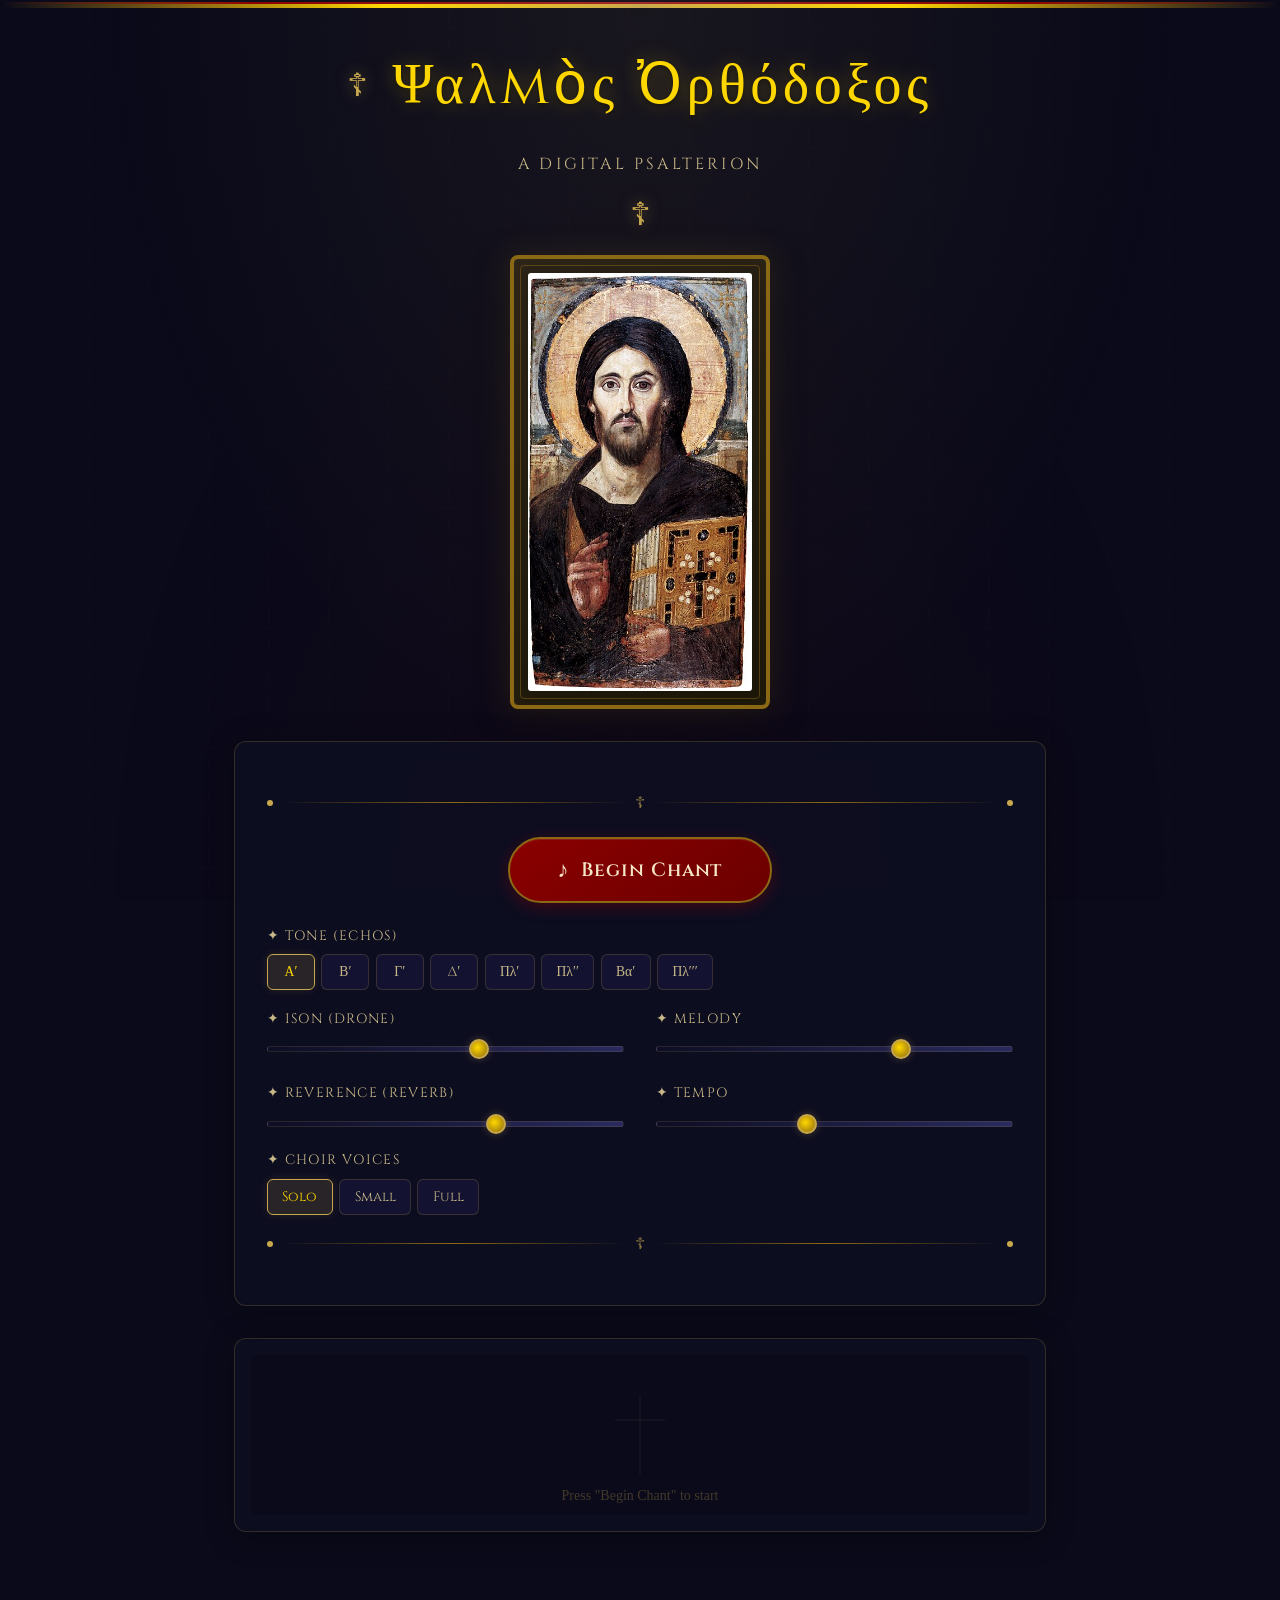
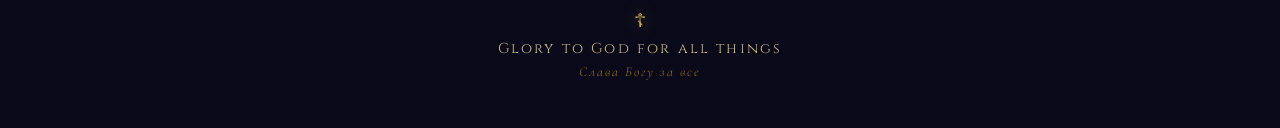
==== index.html @ cb1e674b "Add files via upload" ====
<!DOCTYPE html>
<html lang="en">
<head>
    <meta charset="UTF-8">
    <meta name="viewport" content="width=device-width, initial-scale=1.0">
    <title>Ψαλμὸς Ὀρθόδοξος — Orthodox Chant Synthesizer</title>
    <link rel="preconnect" href="https://fonts.googleapis.com">
    <link rel="preconnect" href="https://fonts.gstatic.com" crossorigin>
    <link href="https://fonts.googleapis.com/css2?family=Uncial+Antiqua&family=Cinzel:wght@400;600;700&family=Cormorant+Garamond:ital,wght@0,400;0,600;1,400&display=swap" rel="stylesheet">
    <link rel="stylesheet" href="style.css">
</head>
<body>
    <div class="icon-border-top"></div>
    <div class="incense-container" id="incenseContainer"></div>

    <header>
        <div class="cross-ornament">&#x2626;</div>
        <h1>&#x03A8;&#x03B1;&#x03BB;&#x03BC;&#x1F78;&#x03C2; &#x1F48;&#x03C1;&#x03B8;&#x03CC;&#x03B4;&#x03BF;&#x03BE;&#x03BF;&#x03C2;</h1>
        <p class="subtitle">A Digital Psalterion</p>
        <div class="cross-ornament">&#x2626;</div>
    </header>

    <main>
        <!-- Central Icon -->
        <div class="icon-frame" id="mainIcon">
            <img class="orthodox-icon" src="pantocrator.jpg"
                 alt="Christ Pantocrator — 6th century icon, Saint Catherine's Monastery, Sinai">
            <div class="icon-glow"></div>
        </div>

        <!-- Transport Controls -->
        <div class="controls-panel">
            <div class="ornament-line">
                <span class="ornament-dot"></span>
                <span class="ornament-rule"></span>
                <span class="ornament-cross">&#x2626;</span>
                <span class="ornament-rule"></span>
                <span class="ornament-dot"></span>
            </div>

            <div class="transport">
                <button class="btn-chant" id="btnChant" onclick="toggleChant()">
                    <span class="btn-icon">&#x266A;</span>
                    <span class="btn-text">Begin Chant</span>
                </button>
            </div>

            <!-- Mode Selector -->
            <div class="control-group">
                <label class="control-label">&#x2726; Tone (Echos)</label>
                <div class="mode-selector">
                    <button class="mode-btn active" data-mode="1" onclick="setMode(1)">&#x0391;&#x2032;</button>
                    <button class="mode-btn" data-mode="2" onclick="setMode(2)">&#x0392;&#x2032;</button>
                    <button class="mode-btn" data-mode="3" onclick="setMode(3)">&#x0393;&#x2032;</button>
                    <button class="mode-btn" data-mode="4" onclick="setMode(4)">&#x0394;&#x2032;</button>
                    <button class="mode-btn" data-mode="5" onclick="setMode(5)">&#x03A0;&#x03BB;&#x2032;</button>
                    <button class="mode-btn" data-mode="6" onclick="setMode(6)">&#x03A0;&#x03BB;&#x2032;&#x2032;</button>
                    <button class="mode-btn" data-mode="7" onclick="setMode(7)">&#x0392;&#x03B1;&#x2032;</button>
                    <button class="mode-btn" data-mode="8" onclick="setMode(8)">&#x03A0;&#x03BB;&#x2032;&#x2032;&#x2032;</button>
                </div>
            </div>

            <!-- Sliders -->
            <div class="sliders-grid">
                <div class="control-group">
                    <label class="control-label">&#x2726; Ison (Drone)</label>
                    <input type="range" class="slider" id="droneVol" min="0" max="100" value="60" oninput="updateDrone()">
                </div>
                <div class="control-group">
                    <label class="control-label">&#x2726; Melody</label>
                    <input type="range" class="slider" id="melodyVol" min="0" max="100" value="70" oninput="updateMelody()">
                </div>
                <div class="control-group">
                    <label class="control-label">&#x2726; Reverence (Reverb)</label>
                    <input type="range" class="slider" id="reverbMix" min="0" max="100" value="65" oninput="updateReverb()">
                </div>
                <div class="control-group">
                    <label class="control-label">&#x2726; Tempo</label>
                    <input type="range" class="slider" id="tempoSlider" min="30" max="90" value="55" oninput="updateTempo()">
                </div>
            </div>

            <!-- Choir Size -->
            <div class="control-group">
                <label class="control-label">&#x2726; Choir Voices</label>
                <div class="mode-selector">
                    <button class="choir-btn active" data-voices="1" onclick="setVoices(1)">Solo</button>
                    <button class="choir-btn" data-voices="3" onclick="setVoices(3)">Small</button>
                    <button class="choir-btn" data-voices="6" onclick="setVoices(6)">Full</button>
                </div>
            </div>

            <div class="ornament-line">
                <span class="ornament-dot"></span>
                <span class="ornament-rule"></span>
                <span class="ornament-cross">&#x2626;</span>
                <span class="ornament-rule"></span>
                <span class="ornament-dot"></span>
            </div>
        </div>

        <!-- Visualization -->
        <div class="visualization-frame">
            <canvas id="vizCanvas" width="800" height="200"></canvas>
        </div>
    </main>

    <footer>
        <div class="cross-ornament small">&#x2626;</div>
        <p>Glory to God for all things</p>
        <p class="slavonic">&#x0421;&#x043B;&#x0430;&#x0432;&#x0430; &#x0411;&#x043E;&#x0433;&#x0443; &#x0437;&#x0430; &#x0432;&#x0441;&#x0435;</p>
    </footer>

    <script src="chant-engine.js"></script>
    <script src="app.js"></script>
</body>
</html>
---- style.css ----
/* === Orthodox Chant Synthesizer — Styles === */

:root {
    --gold: #c8a84e;
    --gold-bright: #ffd700;
    --gold-dark: #8b6914;
    --crimson: #8b0000;
    --crimson-light: #a52a2a;
    --navy: #1a1a3e;
    --navy-deep: #0d0d24;
    --navy-light: #2a2a5e;
    --parchment: #f5e6c8;
    --parchment-dark: #d4c4a0;
    --wood: #3a2518;
    --wood-light: #5a3a28;
    --text-gold: #e8d5a0;
    --text-light: #c8b888;
    --bg-dark: #0a0a1a;
    --bg-panel: rgba(15, 15, 35, 0.85);
}

* {
    margin: 0;
    padding: 0;
    box-sizing: border-box;
}

body {
    font-family: 'Cormorant Garamond', Georgia, serif;
    background: var(--bg-dark);
    color: var(--text-gold);
    min-height: 100vh;
    overflow-x: hidden;
    position: relative;
}

/* Background pattern — subtle cross tessellation */
body::before {
    content: '';
    position: fixed;
    inset: 0;
    background:
        radial-gradient(ellipse at 50% 0%, rgba(200, 168, 78, 0.08) 0%, transparent 60%),
        radial-gradient(ellipse at 50% 100%, rgba(139, 0, 0, 0.06) 0%, transparent 60%);
    pointer-events: none;
    z-index: 0;
}

body::after {
    content: '';
    position: fixed;
    inset: 0;
    background-image:
        url("data:image/svg+xml,%3Csvg xmlns='http://www.w3.org/2000/svg' width='60' height='60' viewBox='0 0 60 60'%3E%3Cpath d='M29 8v16M29 36v16M21 28h16' stroke='%23c8a84e' stroke-width='0.3' opacity='0.08'/%3E%3C/svg%3E");
    pointer-events: none;
    z-index: 0;
}

/* Icon border at top */
.icon-border-top {
    height: 6px;
    background: linear-gradient(90deg,
        transparent 0%,
        var(--gold-dark) 15%,
        var(--gold-bright) 30%,
        var(--gold) 50%,
        var(--gold-bright) 70%,
        var(--gold-dark) 85%,
        transparent 100%
    );
    position: relative;
    z-index: 10;
}

.icon-border-top::after {
    content: '';
    display: block;
    height: 2px;
    margin-top: 2px;
    background: linear-gradient(90deg,
        transparent 0%,
        var(--crimson) 20%,
        var(--crimson-light) 50%,
        var(--crimson) 80%,
        transparent 100%
    );
}

/* Incense smoke particles */
.incense-container {
    position: fixed;
    inset: 0;
    pointer-events: none;
    z-index: 1;
    overflow: hidden;
}

.smoke-particle {
    position: absolute;
    width: 4px;
    height: 4px;
    background: radial-gradient(circle, rgba(200, 168, 78, 0.3), transparent);
    border-radius: 50%;
    animation: smokeRise linear forwards;
}

@keyframes smokeRise {
    0% {
        opacity: 0;
        transform: translateY(0) translateX(0) scale(1);
    }
    20% {
        opacity: 0.4;
    }
    100% {
        opacity: 0;
        transform: translateY(-400px) translateX(var(--drift)) scale(8);
    }
}

/* Header */
header {
    text-align: center;
    padding: 2.5rem 1rem 1.5rem;
    position: relative;
    z-index: 5;
    display: flex;
    align-items: center;
    justify-content: center;
    gap: 1.5rem;
}

.cross-ornament {
    font-size: 2rem;
    color: var(--gold);
    text-shadow: 0 0 15px rgba(200, 168, 78, 0.5);
    line-height: 1;
}

.cross-ornament.small {
    font-size: 1.2rem;
}

h1 {
    font-family: 'Uncial Antiqua', 'Cinzel', serif;
    font-size: clamp(2rem, 5vw, 3.5rem);
    font-weight: 400;
    color: var(--gold-bright);
    text-shadow:
        0 0 20px rgba(255, 215, 0, 0.3),
        0 2px 4px rgba(0, 0, 0, 0.5);
    letter-spacing: 0.08em;
}

.subtitle {
    font-family: 'Cinzel', serif;
    font-size: 1rem;
    color: var(--text-light);
    letter-spacing: 0.2em;
    text-transform: uppercase;
    margin-top: 0.3rem;
}

header {
    flex-wrap: wrap;
}

header .subtitle {
    flex-basis: 100%;
}

/* Main layout */
main {
    max-width: 860px;
    margin: 0 auto;
    padding: 0 1.5rem 3rem;
    position: relative;
    z-index: 5;
}

/* Icon Frame */
.icon-frame {
    width: 260px;
    margin: 0 auto 2rem;
    padding: 14px;
    background: linear-gradient(145deg, #2a2218, #1a1508);
    border: 4px solid var(--gold-dark);
    border-radius: 8px;
    box-shadow:
        0 0 30px rgba(200, 168, 78, 0.15),
        inset 0 0 20px rgba(200, 168, 78, 0.05),
        0 8px 32px rgba(0, 0, 0, 0.5);
    position: relative;
    cursor: pointer;
    transition: box-shadow 0.5s ease, transform 0.3s ease;
    overflow: hidden;
}

.icon-frame:hover {
    box-shadow:
        0 0 50px rgba(200, 168, 78, 0.25),
        inset 0 0 30px rgba(200, 168, 78, 0.08),
        0 8px 32px rgba(0, 0, 0, 0.5);
    transform: scale(1.02);
}

.icon-frame.active {
    box-shadow:
        0 0 60px rgba(255, 215, 0, 0.35),
        inset 0 0 30px rgba(200, 168, 78, 0.1),
        0 8px 32px rgba(0, 0, 0, 0.5);
    border-color: var(--gold-bright);
}

.icon-frame.active .icon-glow {
    opacity: 1;
}

/* Ornamental inner border for icon */
.icon-frame::before {
    content: '';
    position: absolute;
    inset: 6px;
    border: 1px solid var(--gold-dark);
    border-radius: 4px;
    opacity: 0.5;
    pointer-events: none;
    z-index: 2;
}

/* Outer ornamental border */
.icon-frame::after {
    content: '';
    position: absolute;
    inset: -2px;
    border: 1px solid rgba(200, 168, 78, 0.15);
    border-radius: 10px;
    pointer-events: none;
}

.orthodox-icon {
    width: 100%;
    height: auto;
    display: block;
    border-radius: 3px;
    filter: saturate(0.85) contrast(1.05);
    position: relative;
    z-index: 1;
}

/* Golden glow overlay when active */
.icon-glow {
    position: absolute;
    inset: 0;
    background: radial-gradient(ellipse at 50% 30%, rgba(255, 215, 0, 0.12), transparent 70%);
    pointer-events: none;
    opacity: 0;
    transition: opacity 1.5s ease;
    z-index: 2;
}

/* Controls Panel */
.controls-panel {
    background: var(--bg-panel);
    border: 1px solid rgba(200, 168, 78, 0.2);
    border-radius: 12px;
    padding: 2rem;
    margin-bottom: 2rem;
    backdrop-filter: blur(10px);
    box-shadow: 0 4px 30px rgba(0, 0, 0, 0.3);
}

/* Ornament lines */
.ornament-line {
    display: flex;
    align-items: center;
    gap: 0.5rem;
    margin: 1.2rem 0;
}

.ornament-dot {
    width: 6px;
    height: 6px;
    background: var(--gold);
    border-radius: 50%;
    flex-shrink: 0;
}

.ornament-rule {
    flex: 1;
    height: 1px;
    background: linear-gradient(90deg, transparent, var(--gold-dark), transparent);
}

.ornament-cross {
    color: var(--gold);
    font-size: 1rem;
    flex-shrink: 0;
    opacity: 0.7;
}

/* Transport button */
.transport {
    display: flex;
    justify-content: center;
    margin: 1.5rem 0;
}

.btn-chant {
    font-family: 'Cinzel', serif;
    font-size: 1.2rem;
    font-weight: 600;
    color: var(--parchment);
    background: linear-gradient(145deg, var(--crimson), #6b0000);
    border: 2px solid var(--gold-dark);
    border-radius: 50px;
    padding: 1rem 3rem;
    cursor: pointer;
    transition: all 0.3s ease;
    display: flex;
    align-items: center;
    gap: 0.7rem;
    box-shadow:
        0 4px 15px rgba(139, 0, 0, 0.4),
        inset 0 1px 0 rgba(255, 255, 255, 0.1);
    letter-spacing: 0.05em;
}

.btn-chant:hover {
    background: linear-gradient(145deg, #a52a2a, #8b0000);
    border-color: var(--gold);
    box-shadow:
        0 4px 20px rgba(139, 0, 0, 0.6),
        0 0 20px rgba(200, 168, 78, 0.2),
        inset 0 1px 0 rgba(255, 255, 255, 0.15);
    transform: translateY(-1px);
}

.btn-chant:active {
    transform: translateY(1px);
}

.btn-chant.playing {
    background: linear-gradient(145deg, #006400, #004d00);
    border-color: var(--gold-bright);
    box-shadow:
        0 4px 20px rgba(0, 100, 0, 0.4),
        0 0 30px rgba(255, 215, 0, 0.15);
    animation: glowPulse 3s ease-in-out infinite;
}

@keyframes glowPulse {
    0%, 100% { box-shadow: 0 4px 20px rgba(0, 100, 0, 0.4), 0 0 20px rgba(255, 215, 0, 0.1); }
    50% { box-shadow: 0 4px 25px rgba(0, 100, 0, 0.6), 0 0 35px rgba(255, 215, 0, 0.25); }
}

.btn-icon {
    font-size: 1.4rem;
}

/* Control labels */
.control-label {
    display: block;
    font-family: 'Cinzel', serif;
    font-size: 0.85rem;
    color: var(--text-light);
    letter-spacing: 0.1em;
    margin-bottom: 0.6rem;
    text-transform: uppercase;
}

.control-group {
    margin-bottom: 1.2rem;
}

/* Mode selector buttons */
.mode-selector {
    display: flex;
    gap: 0.4rem;
    flex-wrap: wrap;
}

.mode-btn, .choir-btn {
    font-family: 'Cinzel', serif;
    font-size: 0.85rem;
    color: var(--text-light);
    background: rgba(26, 26, 62, 0.6);
    border: 1px solid rgba(200, 168, 78, 0.2);
    border-radius: 6px;
    padding: 0.5rem 0.9rem;
    cursor: pointer;
    transition: all 0.2s ease;
    min-width: 48px;
    text-align: center;
}

.mode-btn:hover, .choir-btn:hover {
    background: rgba(200, 168, 78, 0.1);
    border-color: var(--gold-dark);
}

.mode-btn.active, .choir-btn.active {
    color: var(--gold-bright);
    background: rgba(200, 168, 78, 0.15);
    border-color: var(--gold);
    box-shadow: 0 0 10px rgba(200, 168, 78, 0.15);
}

/* Sliders */
.sliders-grid {
    display: grid;
    grid-template-columns: 1fr 1fr;
    gap: 0.5rem 2rem;
}

@media (max-width: 600px) {
    .sliders-grid {
        grid-template-columns: 1fr;
    }
}

.slider {
    -webkit-appearance: none;
    appearance: none;
    width: 100%;
    height: 6px;
    background: linear-gradient(90deg, var(--navy-deep), var(--navy-light));
    border-radius: 3px;
    outline: none;
    border: 1px solid rgba(200, 168, 78, 0.15);
}

.slider::-webkit-slider-thumb {
    -webkit-appearance: none;
    appearance: none;
    width: 20px;
    height: 20px;
    background: radial-gradient(circle at 40% 40%, var(--gold-bright), var(--gold-dark));
    border-radius: 50%;
    cursor: pointer;
    border: 2px solid var(--gold);
    box-shadow: 0 0 8px rgba(200, 168, 78, 0.3);
    transition: box-shadow 0.2s;
}

.slider::-webkit-slider-thumb:hover {
    box-shadow: 0 0 15px rgba(200, 168, 78, 0.5);
}

.slider::-moz-range-thumb {
    width: 20px;
    height: 20px;
    background: radial-gradient(circle at 40% 40%, var(--gold-bright), var(--gold-dark));
    border-radius: 50%;
    cursor: pointer;
    border: 2px solid var(--gold);
    box-shadow: 0 0 8px rgba(200, 168, 78, 0.3);
}

/* Visualization */
.visualization-frame {
    background: var(--bg-panel);
    border: 1px solid rgba(200, 168, 78, 0.2);
    border-radius: 12px;
    padding: 1rem;
    overflow: hidden;
    box-shadow: 0 4px 30px rgba(0, 0, 0, 0.3);
}

#vizCanvas {
    width: 100%;
    height: 160px;
    display: block;
    border-radius: 6px;
}

/* Footer */
footer {
    text-align: center;
    padding: 2rem 1rem 3rem;
    position: relative;
    z-index: 5;
}

footer p {
    font-family: 'Cinzel', serif;
    font-size: 0.9rem;
    color: var(--text-light);
    letter-spacing: 0.15em;
    margin-top: 0.5rem;
}

footer .slavonic {
    font-family: 'Cormorant Garamond', serif;
    font-style: italic;
    font-size: 0.85rem;
    color: var(--gold-dark);
    margin-top: 0.3rem;
}

/* Scrollbar styling */
::-webkit-scrollbar {
    width: 8px;
}

::-webkit-scrollbar-track {
    background: var(--bg-dark);
}

::-webkit-scrollbar-thumb {
    background: var(--gold-dark);
    border-radius: 4px;
}

::-webkit-scrollbar-thumb:hover {
    background: var(--gold);
}

/* Selection color */
::selection {
    background: rgba(200, 168, 78, 0.3);
    color: var(--parchment);
}
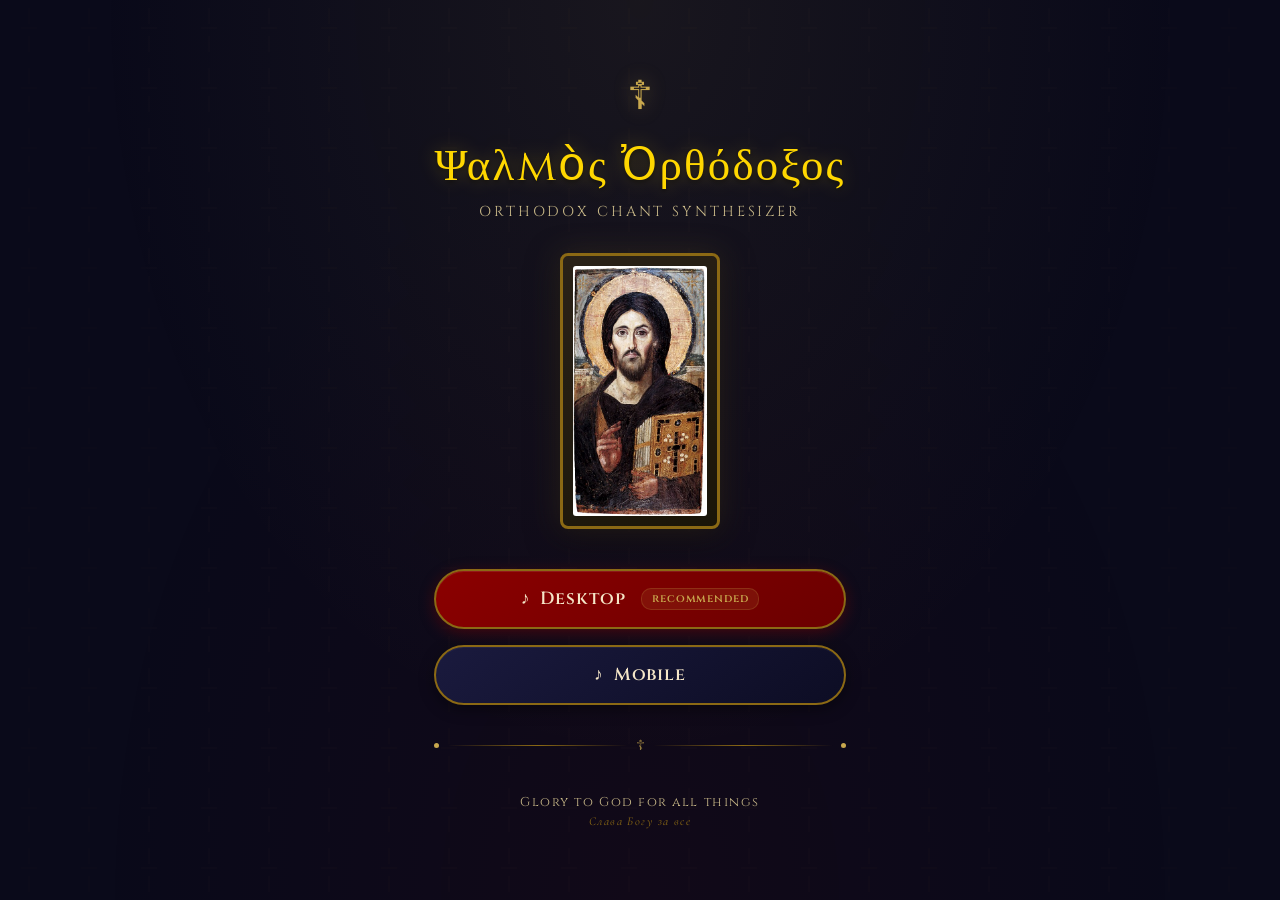
==== commit ed6f1423: "Add files via upload" ====
--- a/index.html
+++ b/index.html
@@ -7,111 +7,237 @@
     <link rel="preconnect" href="https://fonts.googleapis.com">
     <link rel="preconnect" href="https://fonts.gstatic.com" crossorigin>
     <link href="https://fonts.googleapis.com/css2?family=Uncial+Antiqua&family=Cinzel:wght@400;600;700&family=Cormorant+Garamond:ital,wght@0,400;0,600;1,400&display=swap" rel="stylesheet">
-    <link rel="stylesheet" href="style.css">
+    <style>
+        :root {
+            --gold: #c8a84e;
+            --gold-bright: #ffd700;
+            --gold-dark: #8b6914;
+            --crimson: #8b0000;
+            --parchment: #f5e6c8;
+            --text-gold: #e8d5a0;
+            --text-light: #c8b888;
+            --bg-dark: #0a0a1a;
+        }
+        * { margin: 0; padding: 0; box-sizing: border-box; }
+        body {
+            font-family: 'Cormorant Garamond', Georgia, serif;
+            background: var(--bg-dark);
+            color: var(--text-gold);
+            min-height: 100vh;
+            display: flex;
+            flex-direction: column;
+            align-items: center;
+            justify-content: center;
+            text-align: center;
+            padding: 2rem;
+        }
+        body::before {
+            content: '';
+            position: fixed;
+            inset: 0;
+            background:
+                radial-gradient(ellipse at 50% 0%, rgba(200, 168, 78, 0.08) 0%, transparent 60%),
+                radial-gradient(ellipse at 50% 100%, rgba(139, 0, 0, 0.06) 0%, transparent 60%);
+            pointer-events: none;
+        }
+        body::after {
+            content: '';
+            position: fixed;
+            inset: 0;
+            background-image:
+                url("data:image/svg+xml,%3Csvg xmlns='http://www.w3.org/2000/svg' width='60' height='60' viewBox='0 0 60 60'%3E%3Cpath d='M29 8v16M29 36v16M21 28h16' stroke='%23c8a84e' stroke-width='0.3' opacity='0.08'/%3E%3C/svg%3E");
+            pointer-events: none;
+        }
+        .content {
+            position: relative;
+            z-index: 1;
+            max-width: 500px;
+        }
+        .cross { font-size: 2.5rem; color: var(--gold); text-shadow: 0 0 20px rgba(200, 168, 78, 0.4); }
+        h1 {
+            font-family: 'Uncial Antiqua', 'Cinzel', serif;
+            font-size: clamp(1.6rem, 5vw, 2.8rem);
+            font-weight: 400;
+            color: var(--gold-bright);
+            text-shadow: 0 0 20px rgba(255, 215, 0, 0.3), 0 2px 4px rgba(0, 0, 0, 0.5);
+            letter-spacing: 0.05em;
+            margin: 1rem 0 0.3rem;
+        }
+        .subtitle {
+            font-family: 'Cinzel', serif;
+            font-size: 0.9rem;
+            color: var(--text-light);
+            letter-spacing: 0.2em;
+            text-transform: uppercase;
+            margin-bottom: 2rem;
+        }
+        .icon-frame {
+            width: 160px;
+            margin: 0 auto 2.5rem;
+            padding: 10px;
+            background: linear-gradient(145deg, #2a2218, #1a1508);
+            border: 3px solid var(--gold-dark);
+            border-radius: 8px;
+            box-shadow: 0 0 30px rgba(200, 168, 78, 0.15), 0 8px 32px rgba(0, 0, 0, 0.5);
+            overflow: hidden;
+        }
+        .icon-frame img {
+            width: 100%;
+            height: auto;
+            display: block;
+            border-radius: 3px;
+            filter: saturate(0.85) contrast(1.05);
+        }
+        .links {
+            display: flex;
+            flex-direction: column;
+            gap: 1rem;
+            width: 100%;
+        }
+        a.btn {
+            font-family: 'Cinzel', serif;
+            font-size: 1.1rem;
+            font-weight: 600;
+            color: var(--parchment);
+            text-decoration: none;
+            padding: 1rem 2rem;
+            border-radius: 50px;
+            border: 2px solid var(--gold-dark);
+            display: flex;
+            align-items: center;
+            justify-content: center;
+            gap: 0.7rem;
+            transition: all 0.3s ease;
+            letter-spacing: 0.05em;
+        }
+        a.btn:active { transform: scale(0.97); }
+        a.btn.primary {
+            background: linear-gradient(145deg, var(--crimson), #6b0000);
+            box-shadow: 0 4px 15px rgba(139, 0, 0, 0.4), inset 0 1px 0 rgba(255, 255, 255, 0.1);
+        }
+        a.btn.primary:hover {
+            background: linear-gradient(145deg, #a52a2a, #8b0000);
+            border-color: var(--gold);
+            box-shadow: 0 4px 20px rgba(139, 0, 0, 0.6), 0 0 20px rgba(200, 168, 78, 0.2);
+        }
+        a.btn.secondary {
+            background: linear-gradient(145deg, #1a1a3e, #0d0d24);
+            box-shadow: 0 4px 15px rgba(0, 0, 0, 0.4), inset 0 1px 0 rgba(255, 255, 255, 0.05);
+        }
+        a.btn.secondary:hover {
+            background: linear-gradient(145deg, #2a2a5e, #1a1a3e);
+            border-color: var(--gold);
+            box-shadow: 0 4px 20px rgba(26, 26, 62, 0.6), 0 0 20px rgba(200, 168, 78, 0.15);
+        }
+        .btn-label {
+            font-family: 'Cormorant Garamond', serif;
+            font-size: 0.8rem;
+            color: var(--text-light);
+            font-weight: 400;
+            letter-spacing: 0.05em;
+        }
+        .recommended {
+            font-size: 0.7rem;
+            color: var(--gold);
+            background: rgba(200, 168, 78, 0.1);
+            padding: 0.15rem 0.6rem;
+            border-radius: 10px;
+            border: 1px solid rgba(200, 168, 78, 0.2);
+            margin-left: 0.3rem;
+        }
+        .ornament-line {
+            display: flex;
+            align-items: center;
+            gap: 0.5rem;
+            margin: 2rem 0 1.5rem;
+            width: 100%;
+        }
+        .ornament-dot {
+            width: 5px; height: 5px;
+            background: var(--gold);
+            border-radius: 50%;
+            flex-shrink: 0;
+        }
+        .ornament-rule {
+            flex: 1; height: 1px;
+            background: linear-gradient(90deg, transparent, var(--gold-dark), transparent);
+        }
+        .ornament-cross {
+            color: var(--gold);
+            font-size: 0.9rem;
+            opacity: 0.7;
+        }
+        footer {
+            margin-top: 2.5rem;
+        }
+        footer p {
+            font-family: 'Cinzel', serif;
+            font-size: 0.8rem;
+            color: var(--text-light);
+            letter-spacing: 0.12em;
+        }
+        footer .slavonic {
+            font-family: 'Cormorant Garamond', serif;
+            font-style: italic;
+            font-size: 0.75rem;
+            color: var(--gold-dark);
+            margin-top: 0.2rem;
+        }
+    </style>
 </head>
 <body>
-    <div class="icon-border-top"></div>
-    <div class="incense-container" id="incenseContainer"></div>
-
-    <header>
-        <div class="cross-ornament">&#x2626;</div>
+    <div class="content">
+        <div class="cross">&#x2626;</div>
         <h1>&#x03A8;&#x03B1;&#x03BB;&#x03BC;&#x1F78;&#x03C2; &#x1F48;&#x03C1;&#x03B8;&#x03CC;&#x03B4;&#x03BF;&#x03BE;&#x03BF;&#x03C2;</h1>
-        <p class="subtitle">A Digital Psalterion</p>
-        <div class="cross-ornament">&#x2626;</div>
-    </header>
-
-    <main>
-        <!-- Central Icon -->
-        <div class="icon-frame" id="mainIcon">
-            <img class="orthodox-icon" src="pantocrator.jpg"
-                 alt="Christ Pantocrator — 6th century icon, Saint Catherine's Monastery, Sinai">
-            <div class="icon-glow"></div>
+        <p class="subtitle">Orthodox Chant Synthesizer</p>
+
+        <div class="icon-frame">
+            <img src="pantocrator.jpg" alt="Christ Pantocrator — 6th century icon, Sinai">
         </div>
 
-        <!-- Transport Controls -->
-        <div class="controls-panel">
-            <div class="ornament-line">
-                <span class="ornament-dot"></span>
-                <span class="ornament-rule"></span>
-                <span class="ornament-cross">&#x2626;</span>
-                <span class="ornament-rule"></span>
-                <span class="ornament-dot"></span>
-            </div>
-
-            <div class="transport">
-                <button class="btn-chant" id="btnChant" onclick="toggleChant()">
-                    <span class="btn-icon">&#x266A;</span>
-                    <span class="btn-text">Begin Chant</span>
-                </button>
-            </div>
-
-            <!-- Mode Selector -->
-            <div class="control-group">
-                <label class="control-label">&#x2726; Tone (Echos)</label>
-                <div class="mode-selector">
-                    <button class="mode-btn active" data-mode="1" onclick="setMode(1)">&#x0391;&#x2032;</button>
-                    <button class="mode-btn" data-mode="2" onclick="setMode(2)">&#x0392;&#x2032;</button>
-                    <button class="mode-btn" data-mode="3" onclick="setMode(3)">&#x0393;&#x2032;</button>
-                    <button class="mode-btn" data-mode="4" onclick="setMode(4)">&#x0394;&#x2032;</button>
-                    <button class="mode-btn" data-mode="5" onclick="setMode(5)">&#x03A0;&#x03BB;&#x2032;</button>
-                    <button class="mode-btn" data-mode="6" onclick="setMode(6)">&#x03A0;&#x03BB;&#x2032;&#x2032;</button>
-                    <button class="mode-btn" data-mode="7" onclick="setMode(7)">&#x0392;&#x03B1;&#x2032;</button>
-                    <button class="mode-btn" data-mode="8" onclick="setMode(8)">&#x03A0;&#x03BB;&#x2032;&#x2032;&#x2032;</button>
-                </div>
-            </div>
-
-            <!-- Sliders -->
-            <div class="sliders-grid">
-                <div class="control-group">
-                    <label class="control-label">&#x2726; Ison (Drone)</label>
-                    <input type="range" class="slider" id="droneVol" min="0" max="100" value="60" oninput="updateDrone()">
-                </div>
-                <div class="control-group">
-                    <label class="control-label">&#x2726; Melody</label>
-                    <input type="range" class="slider" id="melodyVol" min="0" max="100" value="70" oninput="updateMelody()">
-                </div>
-                <div class="control-group">
-                    <label class="control-label">&#x2726; Reverence (Reverb)</label>
-                    <input type="range" class="slider" id="reverbMix" min="0" max="100" value="65" oninput="updateReverb()">
-                </div>
-                <div class="control-group">
-                    <label class="control-label">&#x2726; Tempo</label>
-                    <input type="range" class="slider" id="tempoSlider" min="30" max="90" value="55" oninput="updateTempo()">
-                </div>
-            </div>
-
-            <!-- Choir Size -->
-            <div class="control-group">
-                <label class="control-label">&#x2726; Choir Voices</label>
-                <div class="mode-selector">
-                    <button class="choir-btn active" data-voices="1" onclick="setVoices(1)">Solo</button>
-                    <button class="choir-btn" data-voices="3" onclick="setVoices(3)">Small</button>
-                    <button class="choir-btn" data-voices="6" onclick="setVoices(6)">Full</button>
-                </div>
-            </div>
-
-            <div class="ornament-line">
-                <span class="ornament-dot"></span>
-                <span class="ornament-rule"></span>
-                <span class="ornament-cross">&#x2626;</span>
-                <span class="ornament-rule"></span>
-                <span class="ornament-dot"></span>
-            </div>
+        <div class="links" id="links">
+            <a class="btn primary" href="orthodox_chant_mobile.html" id="mobileLink">
+                &#x266A;&ensp;Mobile
+            </a>
+            <a class="btn secondary" href="desktop.html" id="desktopLink">
+                &#x266A;&ensp;Desktop
+            </a>
         </div>
 
-        <!-- Visualization -->
-        <div class="visualization-frame">
-            <canvas id="vizCanvas" width="800" height="200"></canvas>
+        <div class="ornament-line">
+            <span class="ornament-dot"></span>
+            <span class="ornament-rule"></span>
+            <span class="ornament-cross">&#x2626;</span>
+            <span class="ornament-rule"></span>
+            <span class="ornament-dot"></span>
         </div>
-    </main>
-
-    <footer>
-        <div class="cross-ornament small">&#x2626;</div>
-        <p>Glory to God for all things</p>
-        <p class="slavonic">&#x0421;&#x043B;&#x0430;&#x0432;&#x0430; &#x0411;&#x043E;&#x0433;&#x0443; &#x0437;&#x0430; &#x0432;&#x0441;&#x0435;</p>
-    </footer>
-
-    <script src="chant-engine.js"></script>
-    <script src="app.js"></script>
+
+        <footer>
+            <p>Glory to God for all things</p>
+            <p class="slavonic">&#x0421;&#x043B;&#x0430;&#x0432;&#x0430; &#x0411;&#x043E;&#x0433;&#x0443; &#x0437;&#x0430; &#x0432;&#x0441;&#x0435;</p>
+        </footer>
+    </div>
+
+    <script>
+        // Detect mobile and highlight the recommended version
+        var isMobile = /iPhone|iPad|iPod|Android/i.test(navigator.userAgent) ||
+                       (navigator.maxTouchPoints > 1 && window.innerWidth < 768);
+
+        var mobileLink = document.getElementById('mobileLink');
+        var desktopLink = document.getElementById('desktopLink');
+
+        if (isMobile) {
+            mobileLink.innerHTML = '&#x266A;&ensp;Mobile <span class="recommended">recommended</span>';
+            // Put recommended first (it already is)
+        } else {
+            desktopLink.classList.remove('secondary');
+            desktopLink.classList.add('primary');
+            mobileLink.classList.remove('primary');
+            mobileLink.classList.add('secondary');
+            desktopLink.innerHTML = '&#x266A;&ensp;Desktop <span class="recommended">recommended</span>';
+            // Reorder: desktop first
+            document.getElementById('links').prepend(desktopLink);
+        }
+    </script>
 </body>
 </html>
